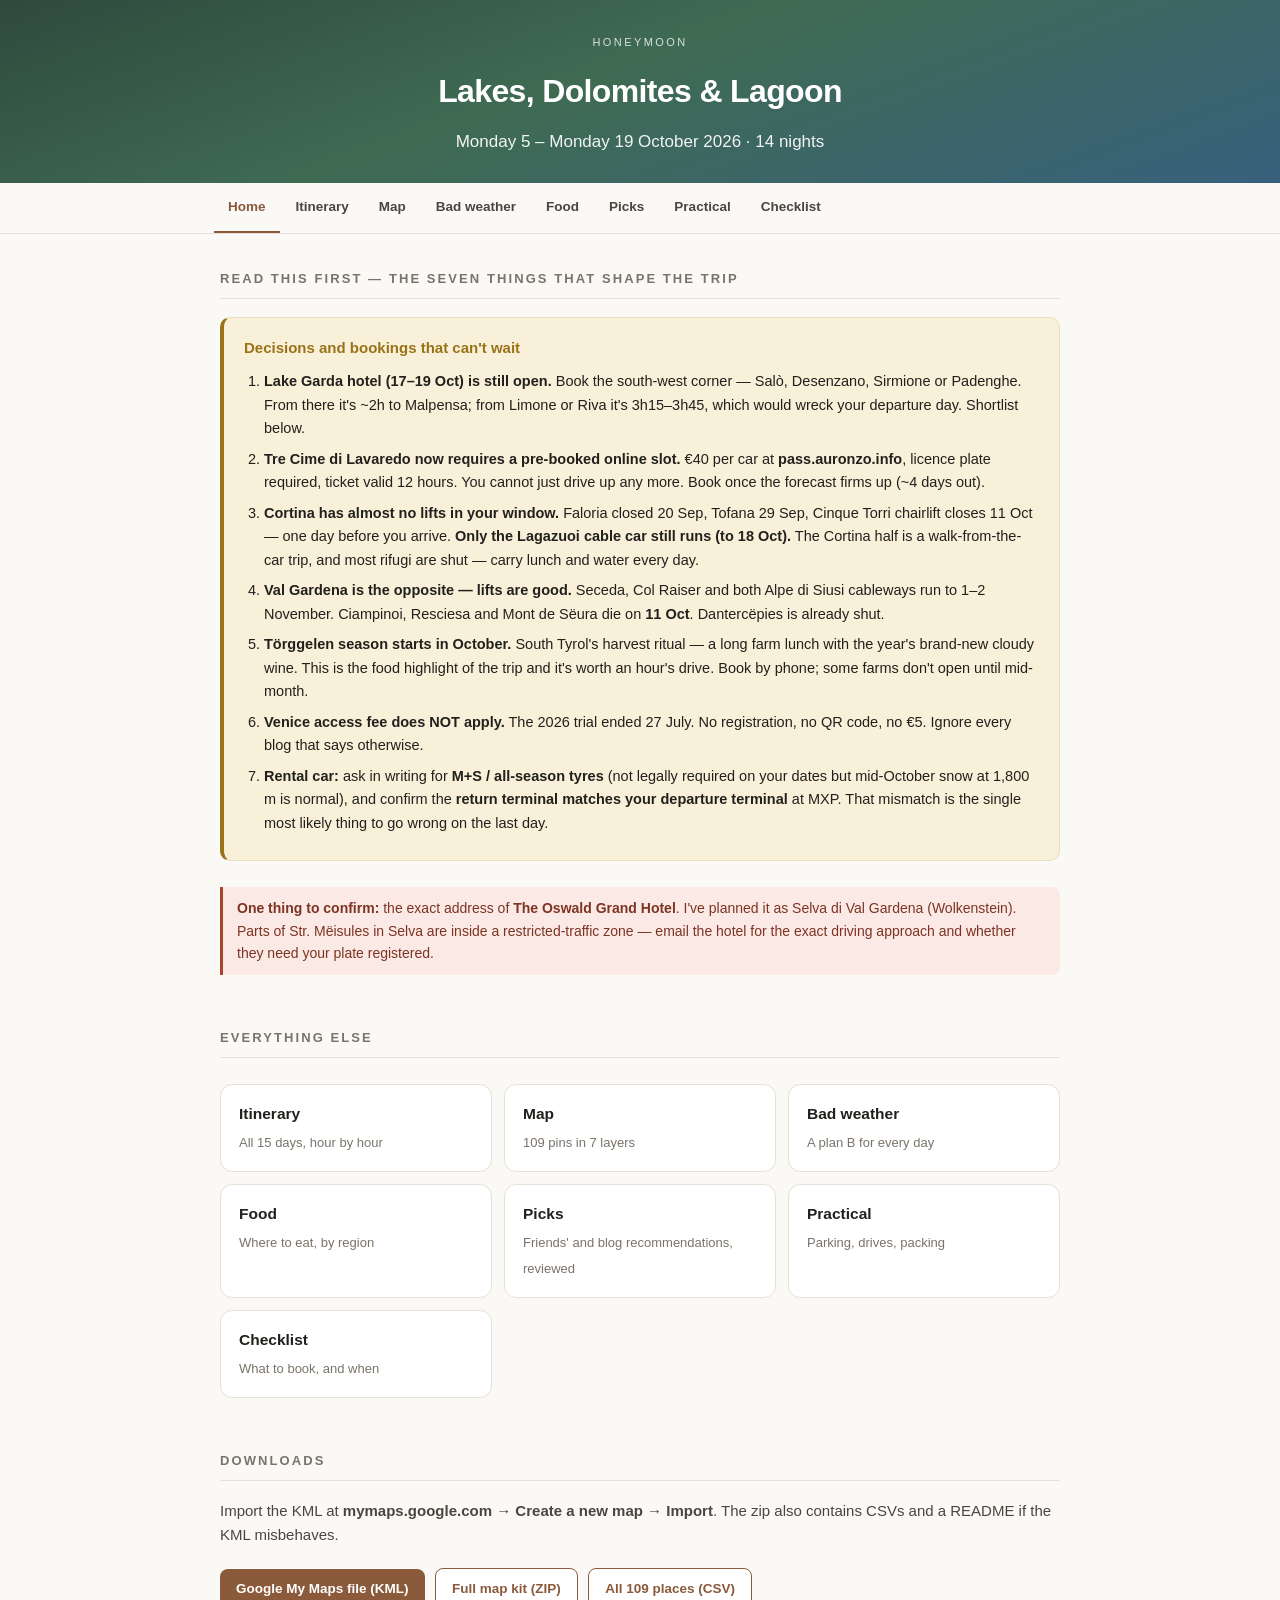
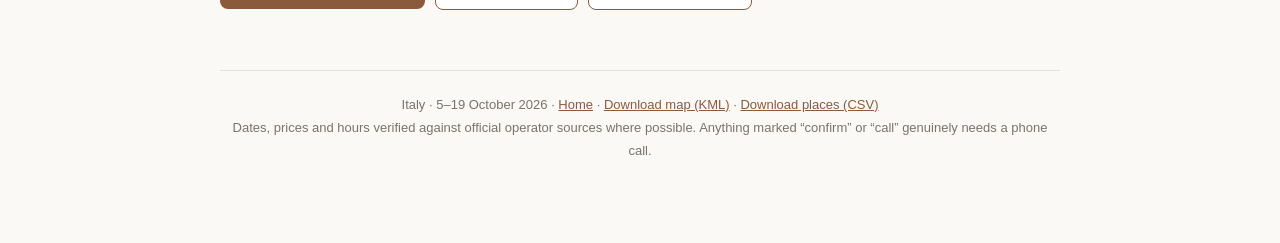
==== index.html @ b78be9fa "feat: honeymoon itinerary site" ====
<!DOCTYPE html>
<html lang="en"><head>
<meta charset="utf-8"><meta name="viewport" content="width=device-width, initial-scale=1">
<title>Home · Honeymoon Italy 2026</title>
<link rel="stylesheet" href="assets/style.css">

</head><body>
<header class="hero small">
  <div class="inner">
    <p class="eyebrow">Honeymoon</p>
    <h1>Lakes, Dolomites &amp; Lagoon</h1>
    <p class="dates">Monday 5 – Monday 19 October 2026 · 14 nights</p>
  </div>
</header>
<nav class="tabs"><div class="inner"><a href="index.html" class="on">Home</a><a href="itinerary.html">Itinerary</a><a href="map.html">Map</a><a href="weather.html">Bad weather</a><a href="food.html">Food</a><a href="picks.html">Picks</a><a href="practical.html">Practical</a><a href="checklist.html">Checklist</a></div></nav>
<div class="wrap">

<h2 class="sec" id="first">Read this first — the seven things that shape the trip</h2>

<div class="callout">
  <h3>Decisions and bookings that can't wait</h3>
  <ol>
    <li><b>Lake Garda hotel (17–19 Oct) is still open.</b> Book the south-west corner — Salò, Desenzano, Sirmione or Padenghe. From there it's ~2h to Malpensa; from Limone or Riva it's 3h15–3h45, which would wreck your departure day. Shortlist below.</li>
    <li><b>Tre Cime di Lavaredo now requires a pre-booked online slot.</b> €40 per car at <b>pass.auronzo.info</b>, licence plate required, ticket valid 12 hours. You cannot just drive up any more. Book once the forecast firms up (~4 days out).</li>
    <li><b>Cortina has almost no lifts in your window.</b> Faloria closed 20 Sep, Tofana 29 Sep, Cinque Torri chairlift closes 11 Oct — one day before you arrive. <b>Only the Lagazuoi cable car still runs (to 18 Oct).</b> The Cortina half is a walk-from-the-car trip, and most rifugi are shut — carry lunch and water every day.</li>
    <li><b>Val Gardena is the opposite — lifts are good.</b> Seceda, Col Raiser and both Alpe di Siusi cableways run to 1–2 November. Ciampinoi, Resciesa and Mont de Sëura die on <b>11 Oct</b>. Dantercëpies is already shut.</li>
    <li><b>Törggelen season starts in October.</b> South Tyrol's harvest ritual — a long farm lunch with the year's brand-new cloudy wine. This is the food highlight of the trip and it's worth an hour's drive. Book by phone; some farms don't open until mid-month.</li>
    <li><b>Venice access fee does NOT apply.</b> The 2026 trial ended 27 July. No registration, no QR code, no €5. Ignore every blog that says otherwise.</li>
    <li><b>Rental car:</b> ask in writing for <b>M+S / all-season tyres</b> (not legally required on your dates but mid-October snow at 1,800 m is normal), and confirm the <b>return terminal matches your departure terminal</b> at MXP. That mismatch is the single most likely thing to go wrong on the last day.</li>
  </ol>
</div>

<div class="note warn">
  <b>One thing to confirm:</b> the exact address of <b>The Oswald Grand Hotel</b>. I've planned it as Selva di Val Gardena (Wolkenstein). Parts of Str. Mëisules in Selva are inside a restricted-traffic zone — email the hotel for the exact driving approach and whether they need your plate registered.
</div>

<!-- ============ LAKE COMO ============ -->
<h2 class="sec">Everything else</h2>
<div class="cards"><a class="hcard" href="itinerary.html"><b>Itinerary</b><span>All 15 days, hour by hour</span></a><a class="hcard" href="map.html"><b>Map</b><span>109 pins in 7 layers</span></a><a class="hcard" href="weather.html"><b>Bad weather</b><span>A plan B for every day</span></a><a class="hcard" href="food.html"><b>Food</b><span>Where to eat, by region</span></a><a class="hcard" href="picks.html"><b>Picks</b><span>Friends' and blog recommendations, reviewed</span></a><a class="hcard" href="practical.html"><b>Practical</b><span>Parking, drives, packing</span></a><a class="hcard" href="checklist.html"><b>Checklist</b><span>What to book, and when</span></a></div>
<h2 class="sec">Downloads</h2>
<p style="font-size:15px;color:var(--ink-2);margin:0 0 14px">Import the KML at <b>mymaps.google.com → Create a new map → Import</b>. The zip also contains CSVs and a README if the KML misbehaves.</p>
<p><a class="dl" href="assets/Honeymoon-Italy-2026-map.kml">Google My Maps file (KML)</a>
<a class="dl ghost" href="assets/Honeymoon-Italy-2026-map-kit.zip">Full map kit (ZIP)</a>
<a class="dl ghost" href="assets/Honeymoon-Italy-2026-places.csv">All 109 places (CSV)</a></p>

<footer>
  Italy · 5–19 October 2026 · <a href="index.html">Home</a> ·
  <a href="assets/Honeymoon-Italy-2026-map.kml">Download map (KML)</a> ·
  <a href="assets/Honeymoon-Italy-2026-places.csv">Download places (CSV)</a><br>
  Dates, prices and hours verified against official operator sources where possible.
  Anything marked “confirm” or “call” genuinely needs a phone call.
</footer>
</div></body></html>
---- assets/style.css ----
:root{
    --ink:#22201d; --ink-2:#4a453f; --ink-3:#7a736a;
    --paper:#fbf9f6; --card:#ffffff; --line:#e6e0d8;
    --accent:#8a5a3b;      /* warm brown */
    --accent-soft:#f3e9e0;
    --alp:#3f6b53;         /* mountain green */
    --alp-soft:#e6efe9;
    --lake:#38607d;        /* lake blue */
    --lake-soft:#e4edf3;
    --warn:#a8452f;
    --warn-soft:#fbe9e5;
    --gold:#9a7318;
    --gold-soft:#f8f0d9;
  }
  *{box-sizing:border-box}
  html{scroll-behavior:smooth}
  body{
    margin:0; background:var(--paper); color:var(--ink);
    font:16px/1.62 -apple-system,BlinkMacSystemFont,"Segoe UI",Inter,Roboto,Helvetica,Arial,sans-serif;
    -webkit-font-smoothing:antialiased;
  }
  .wrap{max-width:880px;margin:0 auto;padding:0 20px 80px}

  /* ---- header ---- */
  header.hero{
    background:linear-gradient(160deg,#2f4a3d 0%,#3f6b53 45%,#38607d 100%);
    color:#fff; padding:52px 20px 44px; text-align:center;
  }
  header.hero .inner{max-width:880px;margin:0 auto}
  header.hero .eyebrow{
    text-transform:uppercase; letter-spacing:.22em; font-size:11px; opacity:.8; margin:0 0 14px;
  }
  header.hero h1{font-size:clamp(28px,5vw,44px); margin:0 0 10px; font-weight:650; letter-spacing:-.02em}
  header.hero p.dates{margin:0; font-size:17px; opacity:.92}
  header.hero p.route{margin:18px 0 0; font-size:13.5px; opacity:.78; line-height:1.9}

  /* ---- nav ---- */
  nav.jump{
    position:sticky; top:0; z-index:50; background:rgba(251,249,246,.94);
    backdrop-filter:blur(10px); border-bottom:1px solid var(--line);
    padding:10px 0; margin-bottom:34px;
  }
  nav.jump .inner{max-width:880px;margin:0 auto;padding:0 14px;display:flex;gap:6px;overflow-x:auto;scrollbar-width:none}
  nav.jump .inner::-webkit-scrollbar{display:none}
  nav.jump a{
    flex:0 0 auto; text-decoration:none; color:var(--ink-2); font-size:13px; font-weight:530;
    padding:6px 12px; border-radius:99px; border:1px solid var(--line); background:#fff; white-space:nowrap;
  }
  nav.jump a:hover{border-color:var(--accent); color:var(--accent)}

  /* ---- generic ---- */
  h2.sec{
    font-size:13px; text-transform:uppercase; letter-spacing:.16em; color:var(--ink-3);
    margin:52px 0 18px; padding-bottom:9px; border-bottom:1px solid var(--line); font-weight:640;
  }
  h2.sec:first-of-type{margin-top:8px}

  /* ---- callout ---- */
  .callout{
    background:var(--gold-soft); border:1px solid #eadfbd; border-left:4px solid var(--gold);
    border-radius:10px; padding:18px 20px; margin:0 0 26px;
  }
  .callout h3{margin:0 0 10px; font-size:15px; color:var(--gold)}
  .callout ol{margin:0; padding-left:20px}
  .callout li{margin:7px 0; font-size:14.5px}

  /* ---- day cards ---- */
  .day{
    background:var(--card); border:1px solid var(--line); border-radius:14px;
    padding:22px 24px; margin:0 0 16px; box-shadow:0 1px 2px rgba(0,0,0,.03);
  }
  .day.travel{background:linear-gradient(#fff,#fcfaf7)}
  .day-head{display:flex;flex-wrap:wrap;align-items:baseline;gap:10px;margin-bottom:6px}
  .day-date{
    font-size:12px; font-weight:700; letter-spacing:.09em; text-transform:uppercase;
    color:#fff; background:var(--ink-2); padding:4px 10px; border-radius:6px;
  }
  .day-title{font-size:20px; font-weight:640; letter-spacing:-.01em; margin:0}
  .day-sub{
    font-size:13px; color:var(--ink-3); margin:0 0 14px; padding-bottom:12px; border-bottom:1px dashed var(--line);
  }
  .day p{margin:10px 0; font-size:15px; color:var(--ink-2)}
  .day p strong{color:var(--ink)}
  .day ul{margin:10px 0; padding-left:20px}
  .day li{margin:6px 0; font-size:15px; color:var(--ink-2)}

  .tl{list-style:none; margin:12px 0; padding:0}
  .tl li{
    display:flex; gap:14px; margin:0; padding:9px 0; border-bottom:1px solid #f2eee8; font-size:15px;
  }
  .tl li:last-child{border-bottom:none}
  .tl .t{
    flex:0 0 76px; font-variant-numeric:tabular-nums; font-weight:640; font-size:13px;
    color:var(--accent); padding-top:2px;
  }
  .tl .d{flex:1; color:var(--ink-2)}

  /* ---- tags ---- */
  .tags{display:flex;flex-wrap:wrap;gap:6px;margin:12px 0 0}
  .tag{
    font-size:11.5px; font-weight:600; padding:3px 9px; border-radius:5px; letter-spacing:.02em;
  }
  .t-book{background:var(--warn-soft); color:var(--warn)}
  .t-hike{background:var(--alp-soft); color:var(--alp)}
  .t-food{background:var(--accent-soft); color:var(--accent)}
  .t-drive{background:var(--lake-soft); color:var(--lake)}
  .t-check{background:var(--gold-soft); color:var(--gold)}
  .t-rec{background:#efe6f2; color:#6b4680}

  /* ---- friends' picks ---- */
  .rec{
    display:inline-block; font-size:10.5px; font-weight:700; letter-spacing:.08em; text-transform:uppercase;
    background:#6b4680; color:#fff; padding:2px 8px; border-radius:5px; vertical-align:2px; margin-left:6px;
  }
  .fcard{
    background:#fff; border:1px solid var(--line); border-left:4px solid #6b4680; border-radius:12px;
    padding:18px 20px; margin:0 0 12px;
  }
  .fcard h4{margin:0 0 3px; font-size:17px; font-weight:640; letter-spacing:-.01em}
  .fcard .where{font-size:12.5px; color:var(--ink-3); margin:0 0 11px; padding-bottom:9px; border-bottom:1px dashed var(--line)}
  .fcard p{margin:8px 0; font-size:14.5px; color:var(--ink-2)}
  .fcard .slot{
    display:inline-block; font-size:12px; font-weight:640; background:#f2ecf5; color:#6b4680;
    padding:4px 10px; border-radius:6px; margin-top:8px;
  }
  .fcard .slot.done{background:var(--alp-soft); color:var(--alp)}
  .fcard .slot.warn{background:var(--warn-soft); color:var(--warn)}
  .fcard .slot.opt{background:var(--gold-soft); color:var(--gold)}
  .fcard .slot.skip{background:#efedea; color:var(--ink-3)}
  .fcard.alt{border-left-color:var(--gold)}
  .fcard.dead{border-left-color:#bdb6ac; opacity:.9}
  /* ---- weather fallbacks ---- */
  .wcard{
    background:#fff; border:1px solid var(--line); border-left:4px solid var(--lake);
    border-radius:12px; padding:16px 19px; margin:0 0 11px;
  }
  .wcard h4{margin:0 0 2px; font-size:16px; font-weight:640; letter-spacing:-.01em}
  .wcard .wsub{font-size:12.5px; color:var(--ink-3); margin:0 0 11px; padding-bottom:9px; border-bottom:1px dashed var(--line)}
  .wrow{display:flex; gap:12px; margin:9px 0; font-size:14.5px; align-items:flex-start}
  .wrow .wk{
    flex:0 0 96px; font-size:10.5px; font-weight:700; letter-spacing:.08em; text-transform:uppercase;
    padding:3px 8px; border-radius:5px; text-align:center; margin-top:2px;
  }
  .wk.breaks{background:var(--warn-soft); color:var(--warn)}
  .wk.rain{background:var(--lake-soft); color:var(--lake)}
  .wk.cold{background:#e8eaf0; color:#41496b}
  .wrow .wv{flex:1; color:var(--ink-2)}
  @media(max-width:560px){
    .wrow{flex-direction:column; gap:4px}
    .wrow .wk{flex:none; align-self:flex-start; text-align:left}
  }
  .vgroup{
    font-size:12px; text-transform:uppercase; letter-spacing:.13em; font-weight:660; color:var(--ink-3);
    margin:30px 0 12px;
  }

  /* ---- inline notes ---- */
  .note{
    border-left:3px solid var(--line); padding:2px 0 2px 14px; margin:14px 0;
    font-size:14px; color:var(--ink-3);
  }
  .note.warn{border-left-color:var(--warn); background:var(--warn-soft); padding:10px 14px; border-radius:0 8px 8px 0; color:#7d3423}
  .note.tip{border-left-color:var(--alp); background:var(--alp-soft); padding:10px 14px; border-radius:0 8px 8px 0; color:#2f5240}
  .note.park{border-left-color:var(--lake); background:var(--lake-soft); padding:11px 14px; border-radius:0 8px 8px 0; color:#274a61}
  .note.park .plabel{
    display:inline-block; font-size:10.5px; font-weight:700; letter-spacing:.12em; text-transform:uppercase;
    background:var(--lake); color:#fff; padding:2px 7px; border-radius:4px; margin-bottom:7px;
  }
  .note.park ul{margin:6px 0 0; padding-left:18px}
  .note.park li{margin:5px 0; font-size:14px}
  .note b{color:inherit}

  /* ---- tables ---- */
  .tblwrap{overflow-x:auto; margin:16px 0; border:1px solid var(--line); border-radius:12px; background:#fff}
  table{border-collapse:collapse; width:100%; font-size:14px; min-width:520px}
  th,td{padding:10px 14px; text-align:left; border-bottom:1px solid #f1ece5; vertical-align:top}
  th{background:#faf7f3; font-size:11.5px; text-transform:uppercase; letter-spacing:.09em; color:var(--ink-3); font-weight:660}
  tr:last-child td{border-bottom:none}
  td.num{font-variant-numeric:tabular-nums; white-space:nowrap}
  .yes{color:var(--alp); font-weight:640}
  .no{color:var(--warn); font-weight:640}
  .maybe{color:var(--gold); font-weight:640}

  /* ---- checklist ---- */
  .checks{list-style:none;padding:0;margin:0}
  .checks li{
    background:#fff; border:1px solid var(--line); border-radius:10px; padding:13px 16px; margin:0 0 9px;
    display:flex; gap:12px; align-items:flex-start; font-size:14.5px;
  }
  .checks .box{
    flex:0 0 17px; height:17px; border:2px solid var(--accent); border-radius:4px; margin-top:3px;
  }
  .checks .txt{flex:1; color:var(--ink-2)}
  .checks .txt b{color:var(--ink); display:block; margin-bottom:2px}

  a{color:var(--accent)}
  footer{
    margin-top:56px; padding-top:22px; border-top:1px solid var(--line);
    font-size:13px; color:var(--ink-3); text-align:center; line-height:1.8;
  }
  @media print{
    nav.jump{display:none !important}
    body{background:#fff; font-size:11.5pt}
    .wrap{max-width:none; padding:0}
    header.hero{padding:30px 20px 26px; -webkit-print-color-adjust:exact; print-color-adjust:exact}
    *{-webkit-print-color-adjust:exact !important; print-color-adjust:exact !important}
    .fcard,.note,.checks li,tr{break-inside:avoid; page-break-inside:avoid}
    .day{break-inside:auto}
    .day-head,.day-sub{break-after:avoid; page-break-after:avoid}
    thead{display:table-header-group}
    h2.sec{break-after:avoid; page-break-after:avoid; margin-top:26px}
    table{min-width:0; font-size:9.5pt}
    th,td{padding:6px 9px}
    .day{box-shadow:none}
    a{color:var(--ink); text-decoration:none}
    @page{margin:14mm 12mm}
  }
  @media(max-width:560px){
    .day{padding:18px 16px}
    .tl .t{flex:0 0 62px; font-size:12px}
    .wrap{padding:0 14px 60px}
  }

/* ---- site chrome ---- */
header.hero.small{padding:34px 20px 28px}
header.hero.small h1{font-size:clamp(22px,4vw,32px)}
nav.tabs{position:sticky;top:0;z-index:60;background:rgba(251,249,246,.95);
  backdrop-filter:blur(10px);border-bottom:1px solid var(--line);padding:0;margin-bottom:34px}
nav.tabs .inner{max-width:880px;margin:0 auto;padding:0 14px;display:flex;gap:2px;overflow-x:auto;scrollbar-width:none}
nav.tabs .inner::-webkit-scrollbar{display:none}
nav.tabs a{flex:0 0 auto;text-decoration:none;color:var(--ink-2);font-size:13.5px;font-weight:550;
  padding:13px 14px;border-bottom:2px solid transparent;white-space:nowrap}
nav.tabs a:hover{color:var(--accent)}
nav.tabs a.on{color:var(--accent);border-bottom-color:var(--accent);font-weight:650}
.subnav{display:flex;flex-wrap:wrap;gap:6px;margin:0 0 26px}
.subnav a{text-decoration:none;color:var(--ink-2);font-size:12.5px;font-weight:530;padding:5px 11px;
  border-radius:99px;border:1px solid var(--line);background:#fff}
.subnav a:hover{border-color:var(--accent);color:var(--accent)}
.cards{display:grid;grid-template-columns:repeat(auto-fit,minmax(230px,1fr));gap:12px;margin:26px 0}
.hcard{display:block;text-decoration:none;background:#fff;border:1px solid var(--line);border-radius:12px;
  padding:16px 18px;transition:border-color .15s}
.hcard:hover{border-color:var(--accent)}
.hcard b{display:block;font-size:15.5px;color:var(--ink);margin-bottom:3px}
.hcard span{font-size:13px;color:var(--ink-3);line-height:1.5}
.dl{display:inline-block;text-decoration:none;background:var(--accent);color:#fff;font-size:13.5px;font-weight:600;
  padding:9px 16px;border-radius:8px;margin:4px 6px 4px 0}
.dl.ghost{background:#fff;color:var(--accent);border:1px solid var(--accent)}
#bigmap{height:min(72vh,680px);border:1px solid var(--line);border-radius:14px;overflow:hidden;margin:0 0 8px;position:relative}
.mapctl{display:flex;flex-wrap:wrap;gap:14px;align-items:center;margin:0 0 14px;font-size:13.5px}
.mapctl select{font-size:13.5px;padding:6px 9px;border:1px solid var(--line);border-radius:8px;background:#fff}
.legend{display:flex;flex-wrap:wrap;gap:5px;margin:12px 0 0}
.legend label{display:flex;gap:6px;align-items:center;font-size:12.5px;padding:5px 10px;border:1px solid var(--line);
  border-radius:99px;background:#fff;cursor:pointer;user-select:none}
.legend .sw{width:10px;height:10px;border-radius:50%}
.lp b{display:block;font-size:13.5px;margin-bottom:3px}
.lp .tg{color:#6b4680;font-size:11px;font-family:ui-monospace,monospace;display:block;margin-bottom:6px;word-break:break-word}
.lp .nt{font-size:12.5px;color:#444;display:block;margin-bottom:7px}
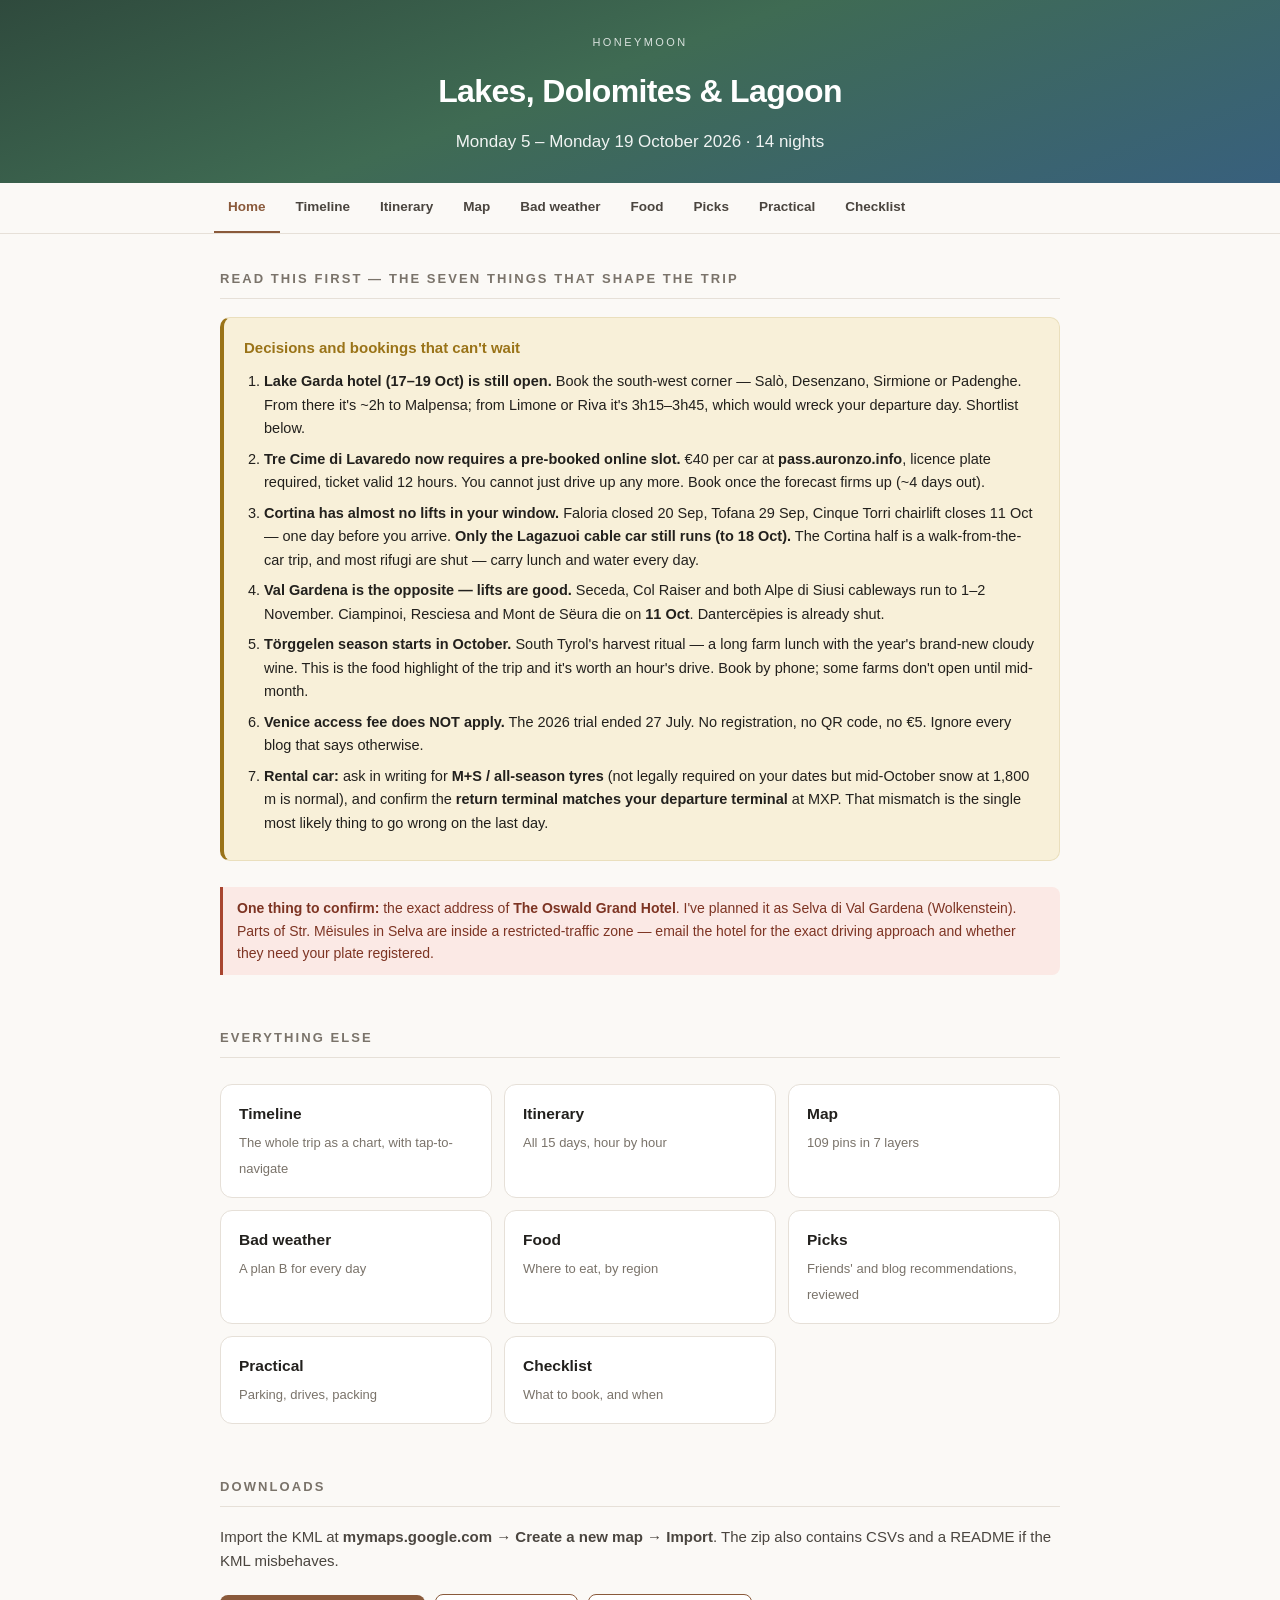
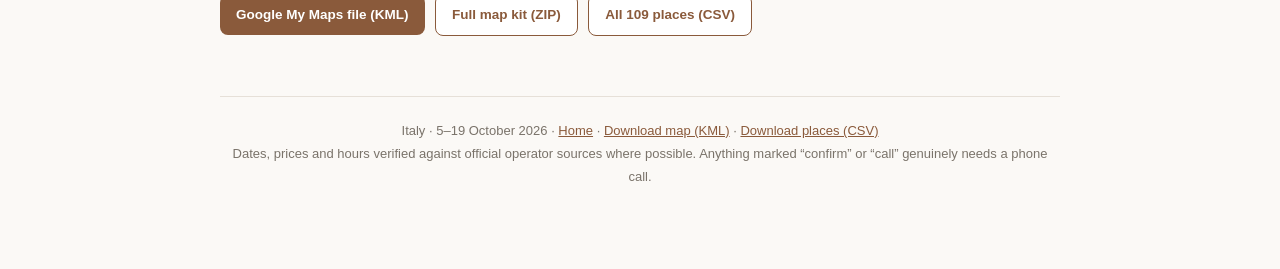
==== commit b9abe414: "feat: add day-by-day timeline with gantt overview and map navigation Adds timeline.html: a gantt-sty" ====
--- a/index.html
+++ b/index.html
@@ -1,6 +1,7 @@
 <!DOCTYPE html>
 <html lang="en"><head>
-<meta charset="utf-8"><meta name="viewport" content="width=device-width, initial-scale=1">
+<meta charset="utf-8"><meta name="robots" content="noindex, nofollow">
+<meta name="viewport" content="width=device-width, initial-scale=1">
 <title>Home · Honeymoon Italy 2026</title>
 <link rel="stylesheet" href="assets/style.css">
 
@@ -12,7 +13,7 @@
     <p class="dates">Monday 5 – Monday 19 October 2026 · 14 nights</p>
   </div>
 </header>
-<nav class="tabs"><div class="inner"><a href="index.html" class="on">Home</a><a href="itinerary.html">Itinerary</a><a href="map.html">Map</a><a href="weather.html">Bad weather</a><a href="food.html">Food</a><a href="picks.html">Picks</a><a href="practical.html">Practical</a><a href="checklist.html">Checklist</a></div></nav>
+<nav class="tabs"><div class="inner"><a href="index.html" class="on">Home</a><a href="timeline.html">Timeline</a><a href="itinerary.html">Itinerary</a><a href="map.html">Map</a><a href="weather.html">Bad weather</a><a href="food.html">Food</a><a href="picks.html">Picks</a><a href="practical.html">Practical</a><a href="checklist.html">Checklist</a></div></nav>
 <div class="wrap">
 
 <h2 class="sec" id="first">Read this first — the seven things that shape the trip</h2>
@@ -36,7 +37,7 @@
 
 <!-- ============ LAKE COMO ============ -->
 <h2 class="sec">Everything else</h2>
-<div class="cards"><a class="hcard" href="itinerary.html"><b>Itinerary</b><span>All 15 days, hour by hour</span></a><a class="hcard" href="map.html"><b>Map</b><span>109 pins in 7 layers</span></a><a class="hcard" href="weather.html"><b>Bad weather</b><span>A plan B for every day</span></a><a class="hcard" href="food.html"><b>Food</b><span>Where to eat, by region</span></a><a class="hcard" href="picks.html"><b>Picks</b><span>Friends' and blog recommendations, reviewed</span></a><a class="hcard" href="practical.html"><b>Practical</b><span>Parking, drives, packing</span></a><a class="hcard" href="checklist.html"><b>Checklist</b><span>What to book, and when</span></a></div>
+<div class="cards"><a class="hcard" href="timeline.html"><b>Timeline</b><span>The whole trip as a chart, with tap-to-navigate</span></a><a class="hcard" href="itinerary.html"><b>Itinerary</b><span>All 15 days, hour by hour</span></a><a class="hcard" href="map.html"><b>Map</b><span>109 pins in 7 layers</span></a><a class="hcard" href="weather.html"><b>Bad weather</b><span>A plan B for every day</span></a><a class="hcard" href="food.html"><b>Food</b><span>Where to eat, by region</span></a><a class="hcard" href="picks.html"><b>Picks</b><span>Friends' and blog recommendations, reviewed</span></a><a class="hcard" href="practical.html"><b>Practical</b><span>Parking, drives, packing</span></a><a class="hcard" href="checklist.html"><b>Checklist</b><span>What to book, and when</span></a></div>
 <h2 class="sec">Downloads</h2>
 <p style="font-size:15px;color:var(--ink-2);margin:0 0 14px">Import the KML at <b>mymaps.google.com → Create a new map → Import</b>. The zip also contains CSVs and a README if the KML misbehaves.</p>
 <p><a class="dl" href="assets/Honeymoon-Italy-2026-map.kml">Google My Maps file (KML)</a>
